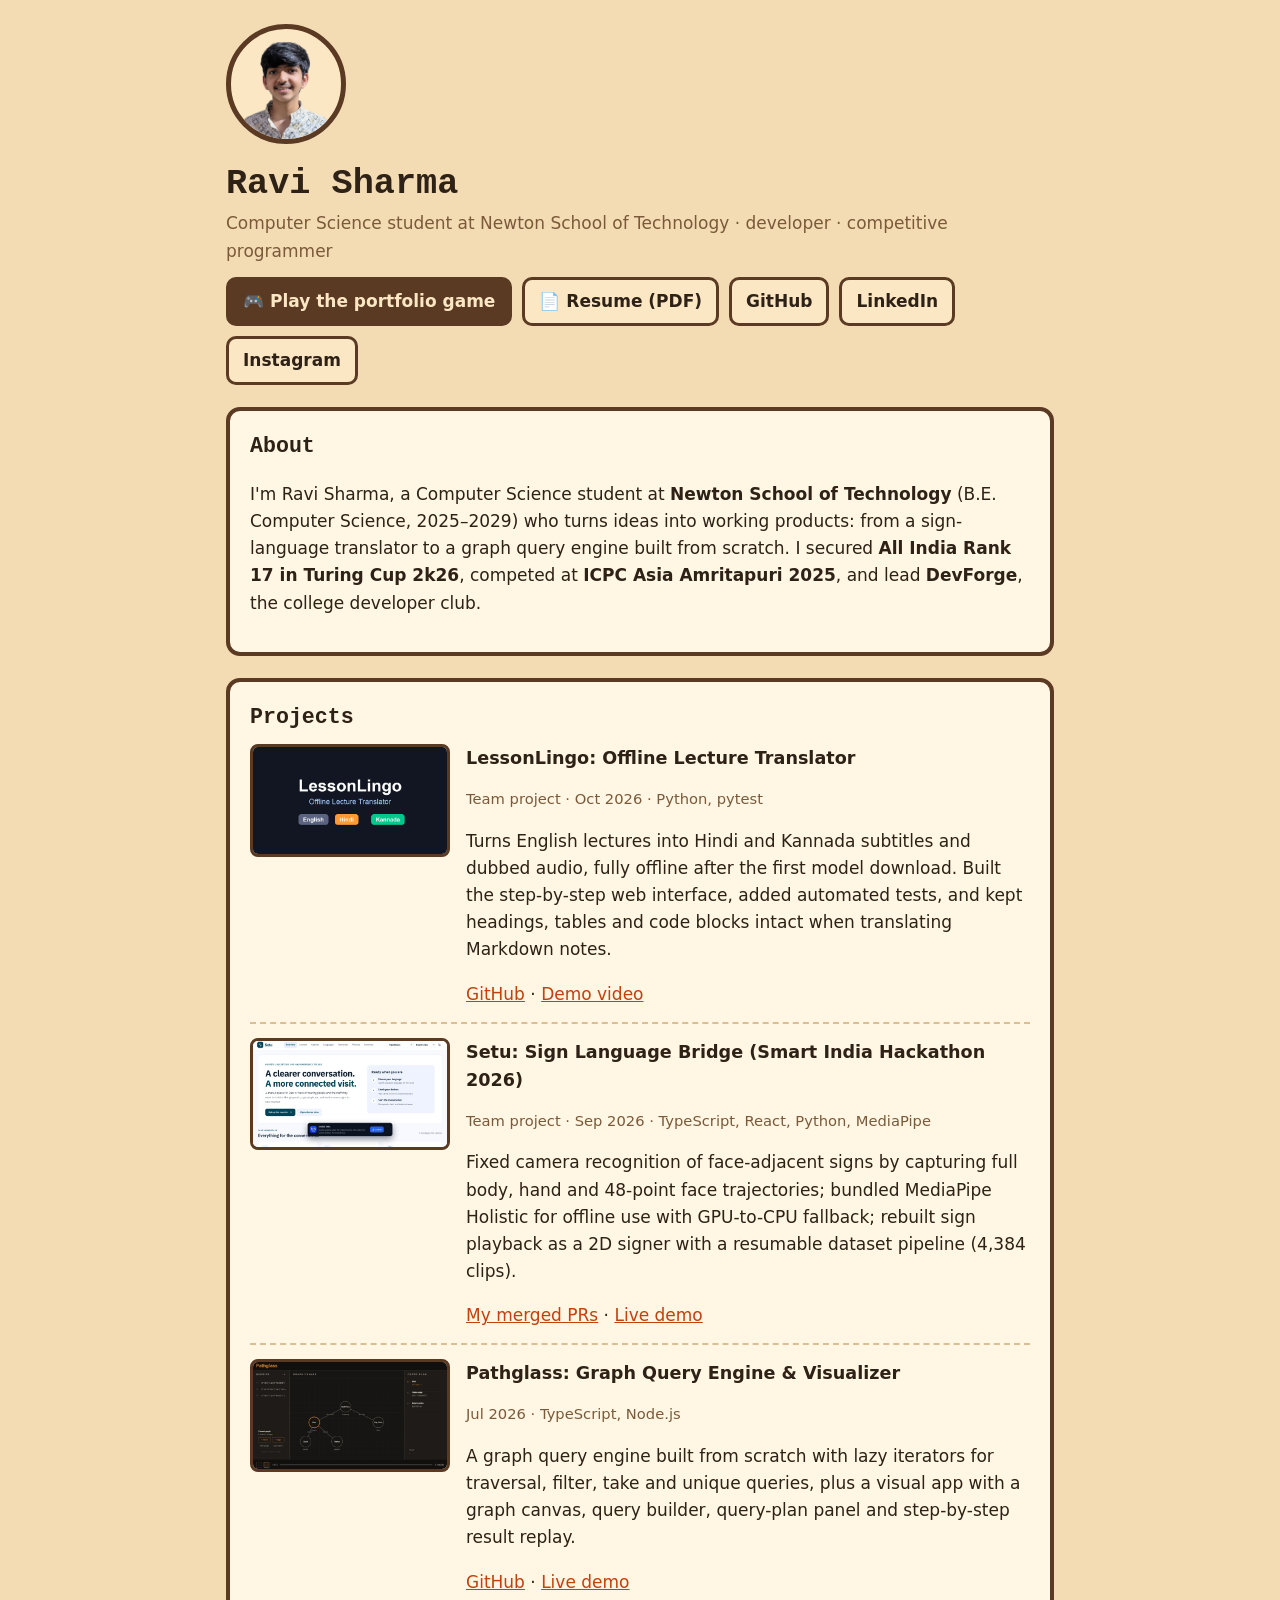
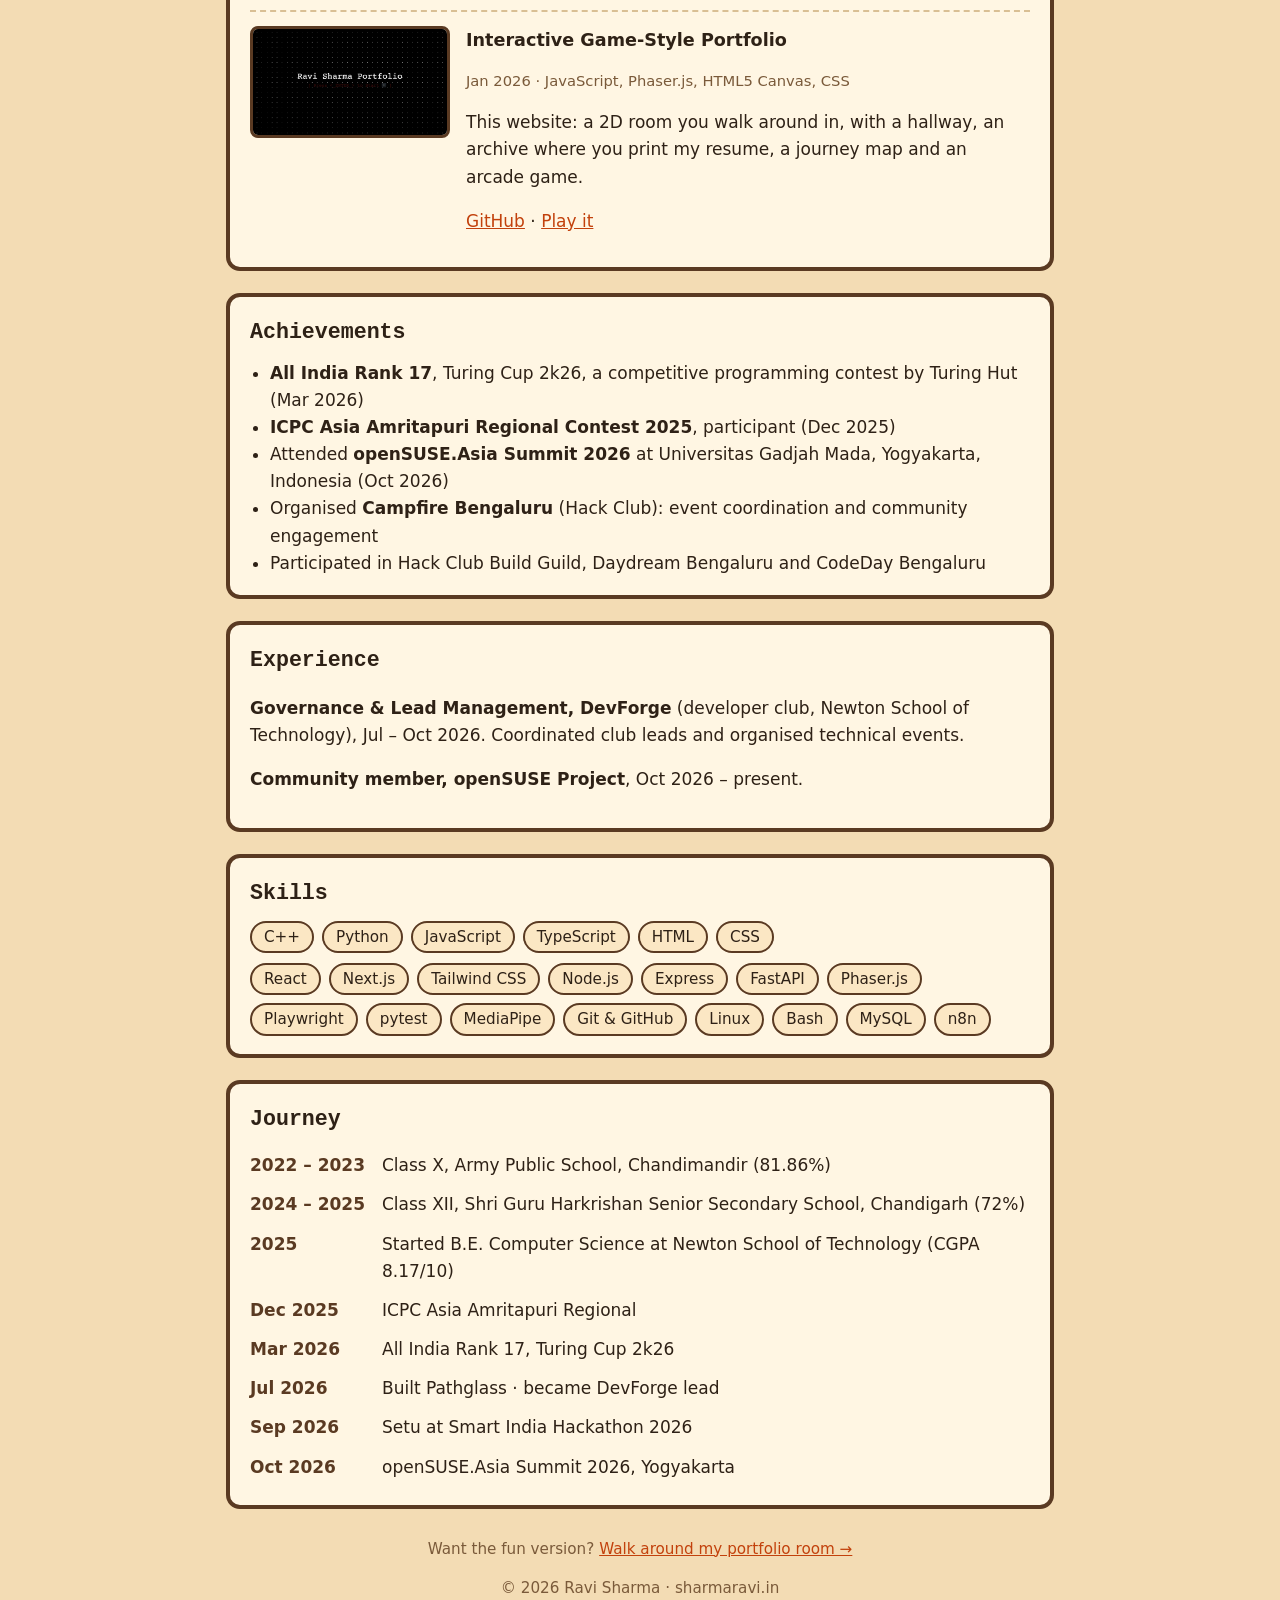
==== about/index.html @ 17b01df2 "SEO, touch-friendly projects, doorway prompts and 15x lighter images SEO - Real title/description wi" ====
<!DOCTYPE html>
<html lang="en">
<head>
  <meta charset="UTF-8">
  <meta name="viewport" content="width=device-width, initial-scale=1.0">
  <title>About Ravi Sharma | Projects, Achievements &amp; Skills</title>
  <meta name="description" content="Ravi Sharma is a Computer Science student at Newton School of Technology (2025–2029). Projects: LessonLingo, Setu (SIH 2026), Pathglass. All India Rank 17 in Turing Cup 2k26, ICPC Asia Amritapuri 2025, openSUSE.Asia Summit 2026.">
  <meta name="author" content="Ravi Sharma">
  <link rel="canonical" href="https://www.sharmaravi.in/about/">
  <meta name="theme-color" content="#5a3a22">
  <link rel="icon" type="image/png" sizes="64x64" href="/favicon.png">
  <link rel="apple-touch-icon" href="/apple-touch-icon.png">
  <meta property="og:type" content="profile">
  <meta property="og:site_name" content="Ravi Sharma">
  <meta property="og:title" content="About Ravi Sharma">
  <meta property="og:description" content="CS student at Newton School of Technology. Projects, achievements, skills and the journey so far.">
  <meta property="og:url" content="https://www.sharmaravi.in/about/">
  <meta property="og:image" content="https://www.sharmaravi.in/assets/og-image.jpg">
  <meta name="twitter:card" content="summary_large_image">
  <script type="application/ld+json">
  {
    "@context": "https://schema.org",
    "@type": "ProfilePage",
    "url": "https://www.sharmaravi.in/about/",
    "mainEntity": {
      "@type": "Person",
      "@id": "https://www.sharmaravi.in/#ravi",
      "name": "Ravi Sharma",
      "url": "https://www.sharmaravi.in/",
      "jobTitle": "Software Developer",
      "affiliation": { "@type": "CollegeOrUniversity", "name": "Newton School of Technology" },
      "sameAs": [
        "https://github.com/ravisharma-09",
        "https://www.linkedin.com/in/ravi-sharma-10b1a1384/",
        "https://www.instagram.com/ravi._who_/"
      ]
    }
  }
  </script>
  <style>
    :root {
      --cream: #fbe7c4; --paper: #fff6e3; --brown: #5a3a22; --wood: #b0703a;
      --ink: #2e2116; --muted: #7a5a3a; --accent: #c2410c; --bg: #f3dcb4;
    }
    * { box-sizing: border-box; }
    body {
      margin: 0; background: var(--bg); color: var(--ink);
      font: 17px/1.6 system-ui, -apple-system, "Segoe UI", Roboto, sans-serif;
    }
    a { color: var(--accent); }
    .wrap { max-width: 860px; margin: 0 auto; padding: 24px 16px 64px; }
    header.top { display: flex; gap: 20px; align-items: center; flex-wrap: wrap; }
    header.top img { width: 120px; height: 120px; object-fit: cover; object-position: top; border-radius: 50%; border: 5px solid var(--brown); background: var(--cream); }
    h1 { font-family: "Courier New", monospace; font-size: 2.2rem; margin: 0; line-height: 1.15; }
    .tag { color: var(--muted); margin: 6px 0 0; }
    .links { display: flex; gap: 10px; flex-wrap: wrap; margin-top: 12px; }
    .btn {
      display: inline-block; padding: 8px 14px; border: 3px solid var(--brown); border-radius: 10px;
      background: var(--cream); color: var(--ink); text-decoration: none; font-weight: 600;
    }
    .btn.primary { background: var(--brown); color: var(--cream); }
    section { background: var(--paper); border: 4px solid var(--brown); border-radius: 14px; padding: 18px 20px; margin-top: 22px; }
    h2 { font-family: "Courier New", monospace; margin: 0 0 10px; font-size: 1.35rem; }
    h3 { margin: 0; font-size: 1.1rem; }
    .project { display: grid; grid-template-columns: 200px 1fr; gap: 16px; padding: 14px 0; border-top: 2px dashed #d9bf94; }
    .project:first-of-type { border-top: 0; padding-top: 0; }
    .project img { width: 100%; aspect-ratio: 16/9; object-fit: cover; border: 3px solid var(--brown); border-radius: 8px; }
    .meta { color: var(--muted); font-size: 0.92rem; }
    ul { margin: 6px 0 0; padding-left: 20px; }
    .chips { display: flex; flex-wrap: wrap; gap: 8px; list-style: none; padding: 0; }
    .chips li { background: var(--cream); border: 2px solid var(--brown); border-radius: 999px; padding: 2px 12px; font-size: 0.95rem; }
    .timeline { list-style: none; padding: 0; margin: 0; }
    .timeline li { display: grid; grid-template-columns: 120px 1fr; gap: 12px; padding: 6px 0; }
    .timeline b { color: var(--brown); }
    footer { margin-top: 28px; text-align: center; color: var(--muted); font-size: 0.95rem; }
    @media (max-width: 600px) {
      h1 { font-size: 1.7rem; }
      .project { grid-template-columns: 1fr; }
      .timeline li { grid-template-columns: 1fr; gap: 0; }
    }
  </style>
</head>
<body>
<div class="wrap">
  <header class="top">
    <img src="/assets/profile.webp" alt="Photo of Ravi Sharma" width="120" height="120">
    <div>
      <h1>Ravi Sharma</h1>
      <p class="tag">Computer Science student at Newton School of Technology · developer · competitive programmer</p>
      <div class="links">
        <a class="btn primary" href="/">🎮 Play the portfolio game</a>
        <a class="btn" href="/assets/Ravi_Sharma_Resume.pdf">📄 Resume (PDF)</a>
        <a class="btn" href="https://github.com/ravisharma-09" rel="me">GitHub</a>
        <a class="btn" href="https://www.linkedin.com/in/ravi-sharma-10b1a1384/" rel="me">LinkedIn</a>
        <a class="btn" href="https://www.instagram.com/ravi._who_/" rel="me">Instagram</a>
      </div>
    </div>
  </header>

  <section>
    <h2>About</h2>
    <p>I'm Ravi Sharma, a Computer Science student at <b>Newton School of Technology</b> (B.E. Computer Science, 2025–2029) who turns ideas into working products: from a sign-language translator to a graph query engine built from scratch. I secured <b>All India Rank 17 in Turing Cup 2k26</b>, competed at <b>ICPC Asia Amritapuri 2025</b>, and lead <b>DevForge</b>, the college developer club.</p>
  </section>

  <section>
    <h2>Projects</h2>
    <article class="project">
      <img src="/assets/projects/lessonlingo.webp" alt="LessonLingo offline lecture translator" loading="lazy">
      <div>
        <h3>LessonLingo: Offline Lecture Translator</h3>
        <p class="meta">Team project · Oct 2026 · Python, pytest</p>
        <p>Turns English lectures into Hindi and Kannada subtitles and dubbed audio, fully offline after the first model download. Built the step-by-step web interface, added automated tests, and kept headings, tables and code blocks intact when translating Markdown notes.</p>
        <a href="https://github.com/ravisharma-09/lessonlingo">GitHub</a> · <a href="https://drive.google.com/file/d/19TnHx-6KQ2JV6Vs3LsIcdvp8Ti9OcrRN/view?usp=sharing">Demo video</a>
      </div>
    </article>
    <article class="project">
      <img src="/assets/projects/setu.webp" alt="Setu sign language bridge" loading="lazy">
      <div>
        <h3>Setu: Sign Language Bridge (Smart India Hackathon 2026)</h3>
        <p class="meta">Team project · Sep 2026 · TypeScript, React, Python, MediaPipe</p>
        <p>Fixed camera recognition of face-adjacent signs by capturing full body, hand and 48-point face trajectories; bundled MediaPipe Holistic for offline use with GPU-to-CPU fallback; rebuilt sign playback as a 2D signer with a resumable dataset pipeline (4,384 clips).</p>
        <a href="https://github.com/geetxnshgoyal/sih/pulls?q=is:pr+author:ravisharma-09+is:merged">My merged PRs</a> · <a href="https://sih.geetanshgoyal.in/">Live demo</a>
      </div>
    </article>
    <article class="project">
      <img src="/assets/projects/pathglass.webp" alt="Pathglass graph query engine visualizer" loading="lazy">
      <div>
        <h3>Pathglass: Graph Query Engine &amp; Visualizer</h3>
        <p class="meta">Jul 2026 · TypeScript, Node.js</p>
        <p>A graph query engine built from scratch with lazy iterators for traversal, filter, take and unique queries, plus a visual app with a graph canvas, query builder, query-plan panel and step-by-step result replay.</p>
        <a href="https://github.com/ravisharma-09/Pathglass">GitHub</a> · <a href="https://pathglass-ten.vercel.app/">Live demo</a>
      </div>
    </article>
    <article class="project">
      <img src="/assets/projects/portfolio.webp" alt="Ravi Sharma's game-style portfolio" loading="lazy">
      <div>
        <h3>Interactive Game-Style Portfolio</h3>
        <p class="meta">Jan 2026 · JavaScript, Phaser.js, HTML5 Canvas, CSS</p>
        <p>This website: a 2D room you walk around in, with a hallway, an archive where you print my resume, a journey map and an arcade game.</p>
        <a href="https://github.com/ravisharma-09/Portfolio-Ravi">GitHub</a> · <a href="/">Play it</a>
      </div>
    </article>
  </section>

  <section>
    <h2>Achievements</h2>
    <ul>
      <li><b>All India Rank 17</b>, Turing Cup 2k26, a competitive programming contest by Turing Hut (Mar 2026)</li>
      <li><b>ICPC Asia Amritapuri Regional Contest 2025</b>, participant (Dec 2025)</li>
      <li>Attended <b>openSUSE.Asia Summit 2026</b> at Universitas Gadjah Mada, Yogyakarta, Indonesia (Oct 2026)</li>
      <li>Organised <b>Campfire Bengaluru</b> (Hack Club): event coordination and community engagement</li>
      <li>Participated in Hack Club Build Guild, Daydream Bengaluru and CodeDay Bengaluru</li>
    </ul>
  </section>

  <section>
    <h2>Experience</h2>
    <p><b>Governance &amp; Lead Management, DevForge</b> (developer club, Newton School of Technology), Jul – Oct 2026. Coordinated club leads and organised technical events.</p>
    <p><b>Community member, openSUSE Project</b>, Oct 2026 – present.</p>
  </section>

  <section>
    <h2>Skills</h2>
    <ul class="chips" aria-label="Languages">
      <li>C++</li><li>Python</li><li>JavaScript</li><li>TypeScript</li><li>HTML</li><li>CSS</li>
    </ul>
    <ul class="chips" aria-label="Frameworks and tools" style="margin-top:10px">
      <li>React</li><li>Next.js</li><li>Tailwind CSS</li><li>Node.js</li><li>Express</li><li>FastAPI</li><li>Phaser.js</li>
      <li>Playwright</li><li>pytest</li><li>MediaPipe</li><li>Git &amp; GitHub</li><li>Linux</li><li>Bash</li><li>MySQL</li><li>n8n</li>
    </ul>
  </section>

  <section>
    <h2>Journey</h2>
    <ul class="timeline">
      <li><b>2022 – 2023</b><span>Class X, Army Public School, Chandimandir (81.86%)</span></li>
      <li><b>2024 – 2025</b><span>Class XII, Shri Guru Harkrishan Senior Secondary School, Chandigarh (72%)</span></li>
      <li><b>2025</b><span>Started B.E. Computer Science at Newton School of Technology (CGPA 8.17/10)</span></li>
      <li><b>Dec 2025</b><span>ICPC Asia Amritapuri Regional</span></li>
      <li><b>Mar 2026</b><span>All India Rank 17, Turing Cup 2k26</span></li>
      <li><b>Jul 2026</b><span>Built Pathglass · became DevForge lead</span></li>
      <li><b>Sep 2026</b><span>Setu at Smart India Hackathon 2026</span></li>
      <li><b>Oct 2026</b><span>openSUSE.Asia Summit 2026, Yogyakarta</span></li>
    </ul>
  </section>

  <footer>
    <p>Want the fun version? <a href="/">Walk around my portfolio room →</a></p>
    <p>© 2026 Ravi Sharma · sharmaravi.in</p>
  </footer>
</div>
</body>
</html>
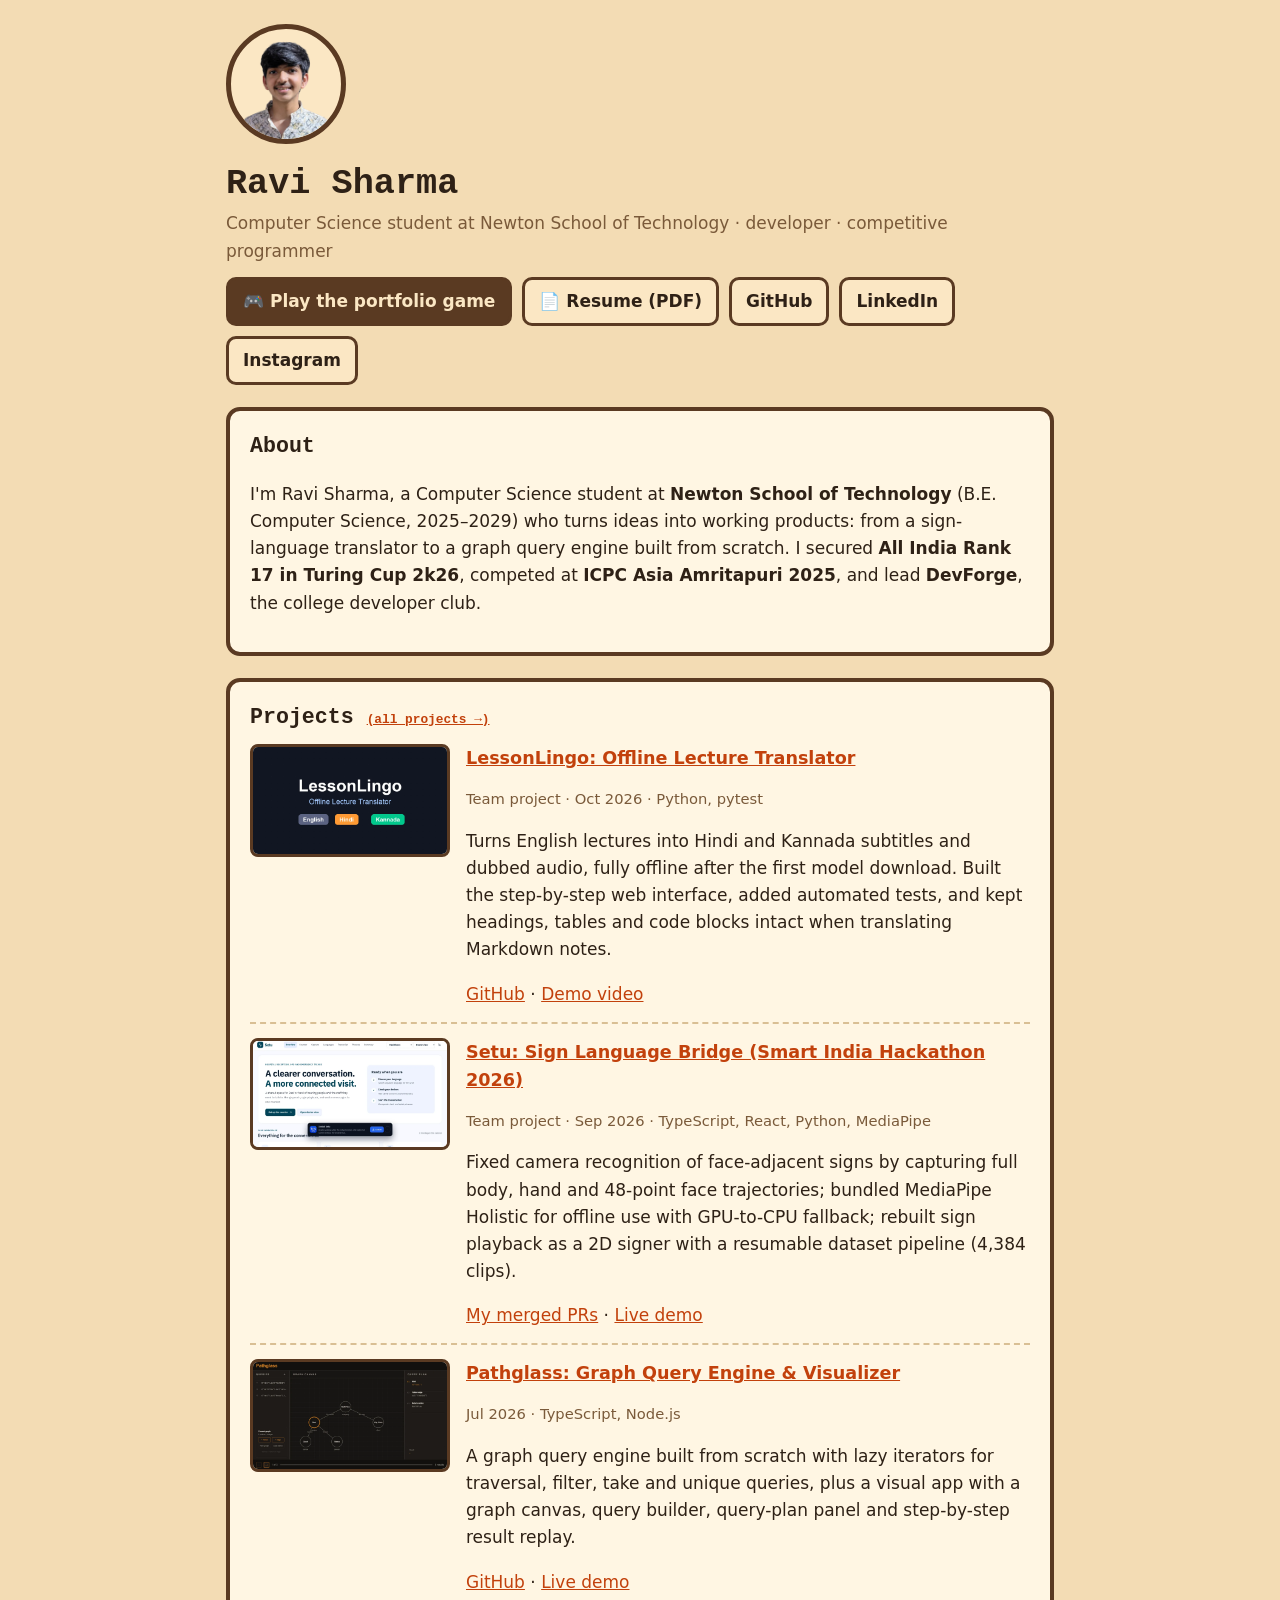
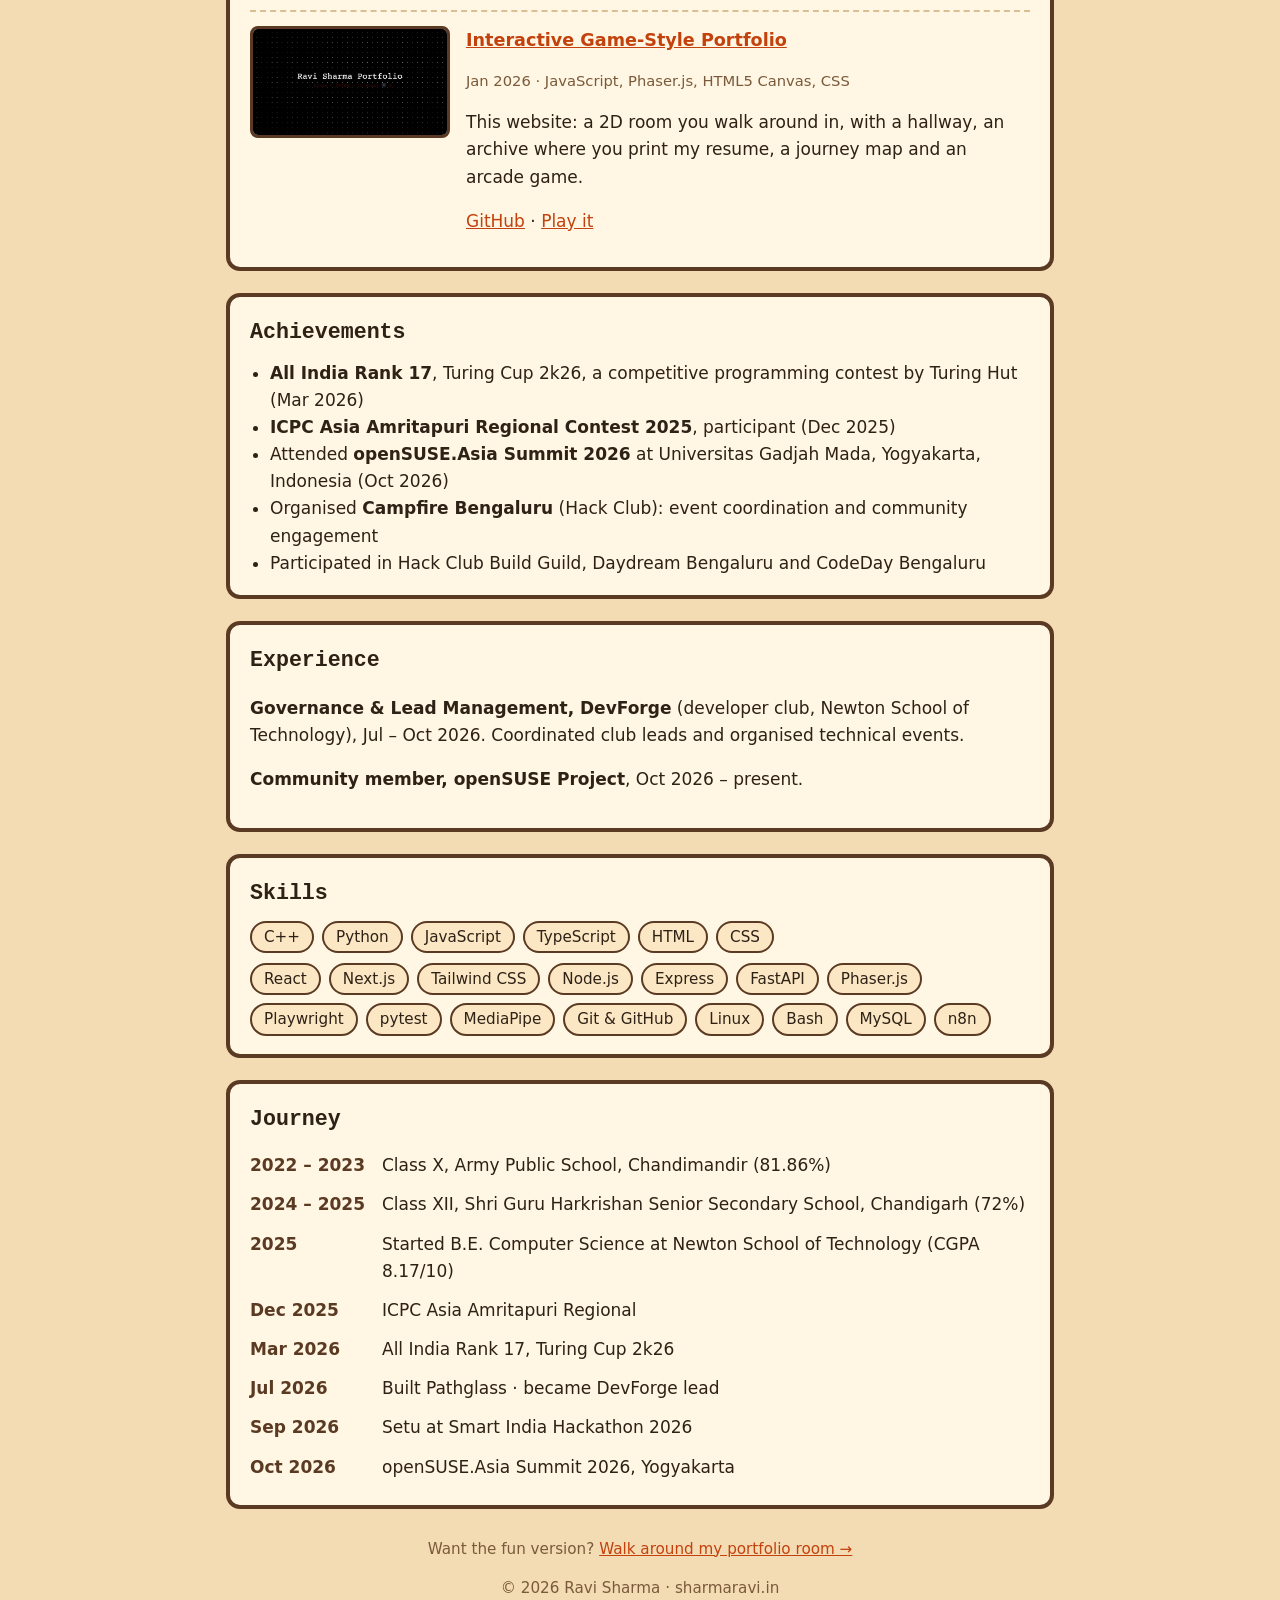
==== commit 7faf7ff6: "SEO around the name: richer Person data, a page per project by Ravi Sharma, projects hub - Person st" ====
--- a/about/index.html
+++ b/about/index.html
@@ -18,24 +18,77 @@
   <meta property="og:image" content="https://www.sharmaravi.in/assets/og-image.jpg">
   <meta name="twitter:card" content="summary_large_image">
   <script type="application/ld+json">
-  {
-    "@context": "https://schema.org",
-    "@type": "ProfilePage",
-    "url": "https://www.sharmaravi.in/about/",
-    "mainEntity": {
-      "@type": "Person",
-      "@id": "https://www.sharmaravi.in/#ravi",
-      "name": "Ravi Sharma",
-      "url": "https://www.sharmaravi.in/",
-      "jobTitle": "Software Developer",
-      "affiliation": { "@type": "CollegeOrUniversity", "name": "Newton School of Technology" },
-      "sameAs": [
-        "https://github.com/ravisharma-09",
-        "https://www.linkedin.com/in/ravi-sharma-10b1a1384/",
-        "https://www.instagram.com/ravi._who_/"
-      ]
-    }
+{
+  "@context": "https://schema.org",
+  "@type": "ProfilePage",
+  "url": "https://www.sharmaravi.in/about/",
+  "name": "About Ravi Sharma",
+  "mainEntity": {
+    "@type": "Person",
+    "@id": "https://www.sharmaravi.in/#ravi",
+    "name": "Ravi Sharma",
+    "givenName": "Ravi",
+    "familyName": "Sharma",
+    "alternateName": [
+      "sharmaravi",
+      "ravisharma-09"
+    ],
+    "url": "https://www.sharmaravi.in/",
+    "image": "https://www.sharmaravi.in/assets/ravi-sharma.webp",
+    "jobTitle": "Software Developer",
+    "description": "Ravi Sharma is a Computer Science student at Newton School of Technology, developer of LessonLingo, Setu (Smart India Hackathon 2026) and Pathglass, and All India Rank 17 in Turing Cup 2k26.",
+    "affiliation": {
+      "@type": "CollegeOrUniversity",
+      "name": "Newton School of Technology"
+    },
+    "alumniOf": [
+      {
+        "@type": "HighSchool",
+        "name": "Shri Guru Harkrishan Senior Secondary School, Chandigarh"
+      },
+      {
+        "@type": "HighSchool",
+        "name": "Army Public School, Chandimandir"
+      }
+    ],
+    "memberOf": [
+      {
+        "@type": "Organization",
+        "name": "DevForge, Newton School of Technology"
+      },
+      {
+        "@type": "Organization",
+        "name": "openSUSE Project"
+      },
+      {
+        "@type": "Organization",
+        "name": "Hack Club"
+      }
+    ],
+    "award": [
+      "All India Rank 17, Turing Cup 2k26",
+      "ICPC Asia Amritapuri Regional 2025 participant"
+    ],
+    "knowsAbout": [
+      "JavaScript",
+      "TypeScript",
+      "Python",
+      "C++",
+      "React",
+      "Next.js",
+      "Node.js",
+      "FastAPI",
+      "Phaser.js",
+      "MediaPipe",
+      "Competitive Programming"
+    ],
+    "sameAs": [
+      "https://github.com/ravisharma-09",
+      "https://www.linkedin.com/in/ravi-sharma-10b1a1384/",
+      "https://www.instagram.com/ravi._who_/"
+    ]
   }
+}
   </script>
   <style>
     :root {
@@ -83,7 +136,7 @@
 <body>
 <div class="wrap">
   <header class="top">
-    <img src="/assets/profile.webp" alt="Photo of Ravi Sharma" width="120" height="120">
+    <img src="/assets/ravi-sharma.webp" alt="Ravi Sharma, developer and CS student at Newton School of Technology" width="120" height="120">
     <div>
       <h1>Ravi Sharma</h1>
       <p class="tag">Computer Science student at Newton School of Technology · developer · competitive programmer</p>
@@ -103,11 +156,11 @@
   </section>
 
   <section>
-    <h2>Projects</h2>
+    <h2>Projects <a href="/projects/" style="font-size:.8rem">(all projects →)</a></h2>
     <article class="project">
       <img src="/assets/projects/lessonlingo.webp" alt="LessonLingo offline lecture translator" loading="lazy">
       <div>
-        <h3>LessonLingo: Offline Lecture Translator</h3>
+        <h3><a href="/projects/lessonlingo/">LessonLingo: Offline Lecture Translator</a></h3>
         <p class="meta">Team project · Oct 2026 · Python, pytest</p>
         <p>Turns English lectures into Hindi and Kannada subtitles and dubbed audio, fully offline after the first model download. Built the step-by-step web interface, added automated tests, and kept headings, tables and code blocks intact when translating Markdown notes.</p>
         <a href="https://github.com/ravisharma-09/lessonlingo">GitHub</a> · <a href="https://drive.google.com/file/d/19TnHx-6KQ2JV6Vs3LsIcdvp8Ti9OcrRN/view?usp=sharing">Demo video</a>
@@ -116,7 +169,7 @@
     <article class="project">
       <img src="/assets/projects/setu.webp" alt="Setu sign language bridge" loading="lazy">
       <div>
-        <h3>Setu: Sign Language Bridge (Smart India Hackathon 2026)</h3>
+        <h3><a href="/projects/setu/">Setu: Sign Language Bridge (Smart India Hackathon 2026)</a></h3>
         <p class="meta">Team project · Sep 2026 · TypeScript, React, Python, MediaPipe</p>
         <p>Fixed camera recognition of face-adjacent signs by capturing full body, hand and 48-point face trajectories; bundled MediaPipe Holistic for offline use with GPU-to-CPU fallback; rebuilt sign playback as a 2D signer with a resumable dataset pipeline (4,384 clips).</p>
         <a href="https://github.com/geetxnshgoyal/sih/pulls?q=is:pr+author:ravisharma-09+is:merged">My merged PRs</a> · <a href="https://sih.geetanshgoyal.in/">Live demo</a>
@@ -125,7 +178,7 @@
     <article class="project">
       <img src="/assets/projects/pathglass.webp" alt="Pathglass graph query engine visualizer" loading="lazy">
       <div>
-        <h3>Pathglass: Graph Query Engine &amp; Visualizer</h3>
+        <h3><a href="/projects/pathglass/">Pathglass: Graph Query Engine &amp; Visualizer</a></h3>
         <p class="meta">Jul 2026 · TypeScript, Node.js</p>
         <p>A graph query engine built from scratch with lazy iterators for traversal, filter, take and unique queries, plus a visual app with a graph canvas, query builder, query-plan panel and step-by-step result replay.</p>
         <a href="https://github.com/ravisharma-09/Pathglass">GitHub</a> · <a href="https://pathglass-ten.vercel.app/">Live demo</a>
@@ -134,7 +187,7 @@
     <article class="project">
       <img src="/assets/projects/portfolio.webp" alt="Ravi Sharma's game-style portfolio" loading="lazy">
       <div>
-        <h3>Interactive Game-Style Portfolio</h3>
+        <h3><a href="/projects/game-portfolio/">Interactive Game-Style Portfolio</a></h3>
         <p class="meta">Jan 2026 · JavaScript, Phaser.js, HTML5 Canvas, CSS</p>
         <p>This website: a 2D room you walk around in, with a hallway, an archive where you print my resume, a journey map and an arcade game.</p>
         <a href="https://github.com/ravisharma-09/Portfolio-Ravi">GitHub</a> · <a href="/">Play it</a>
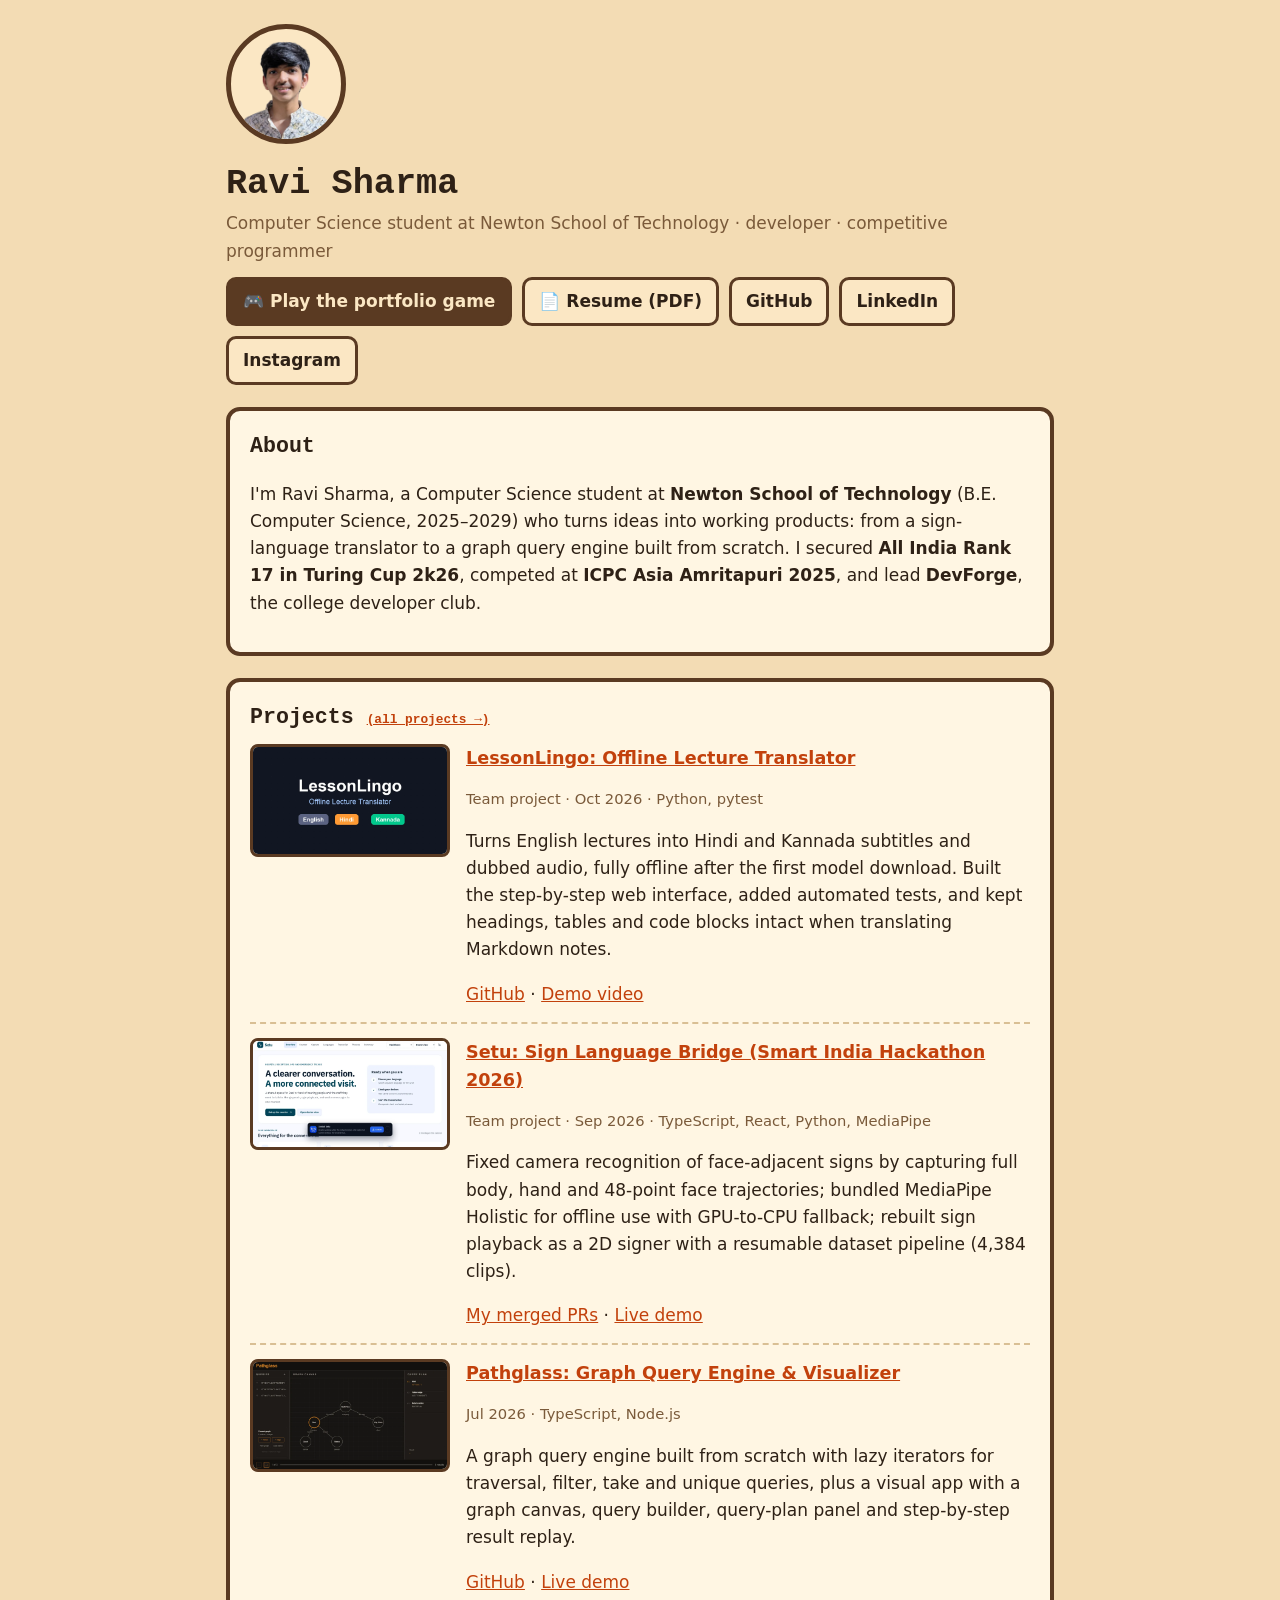
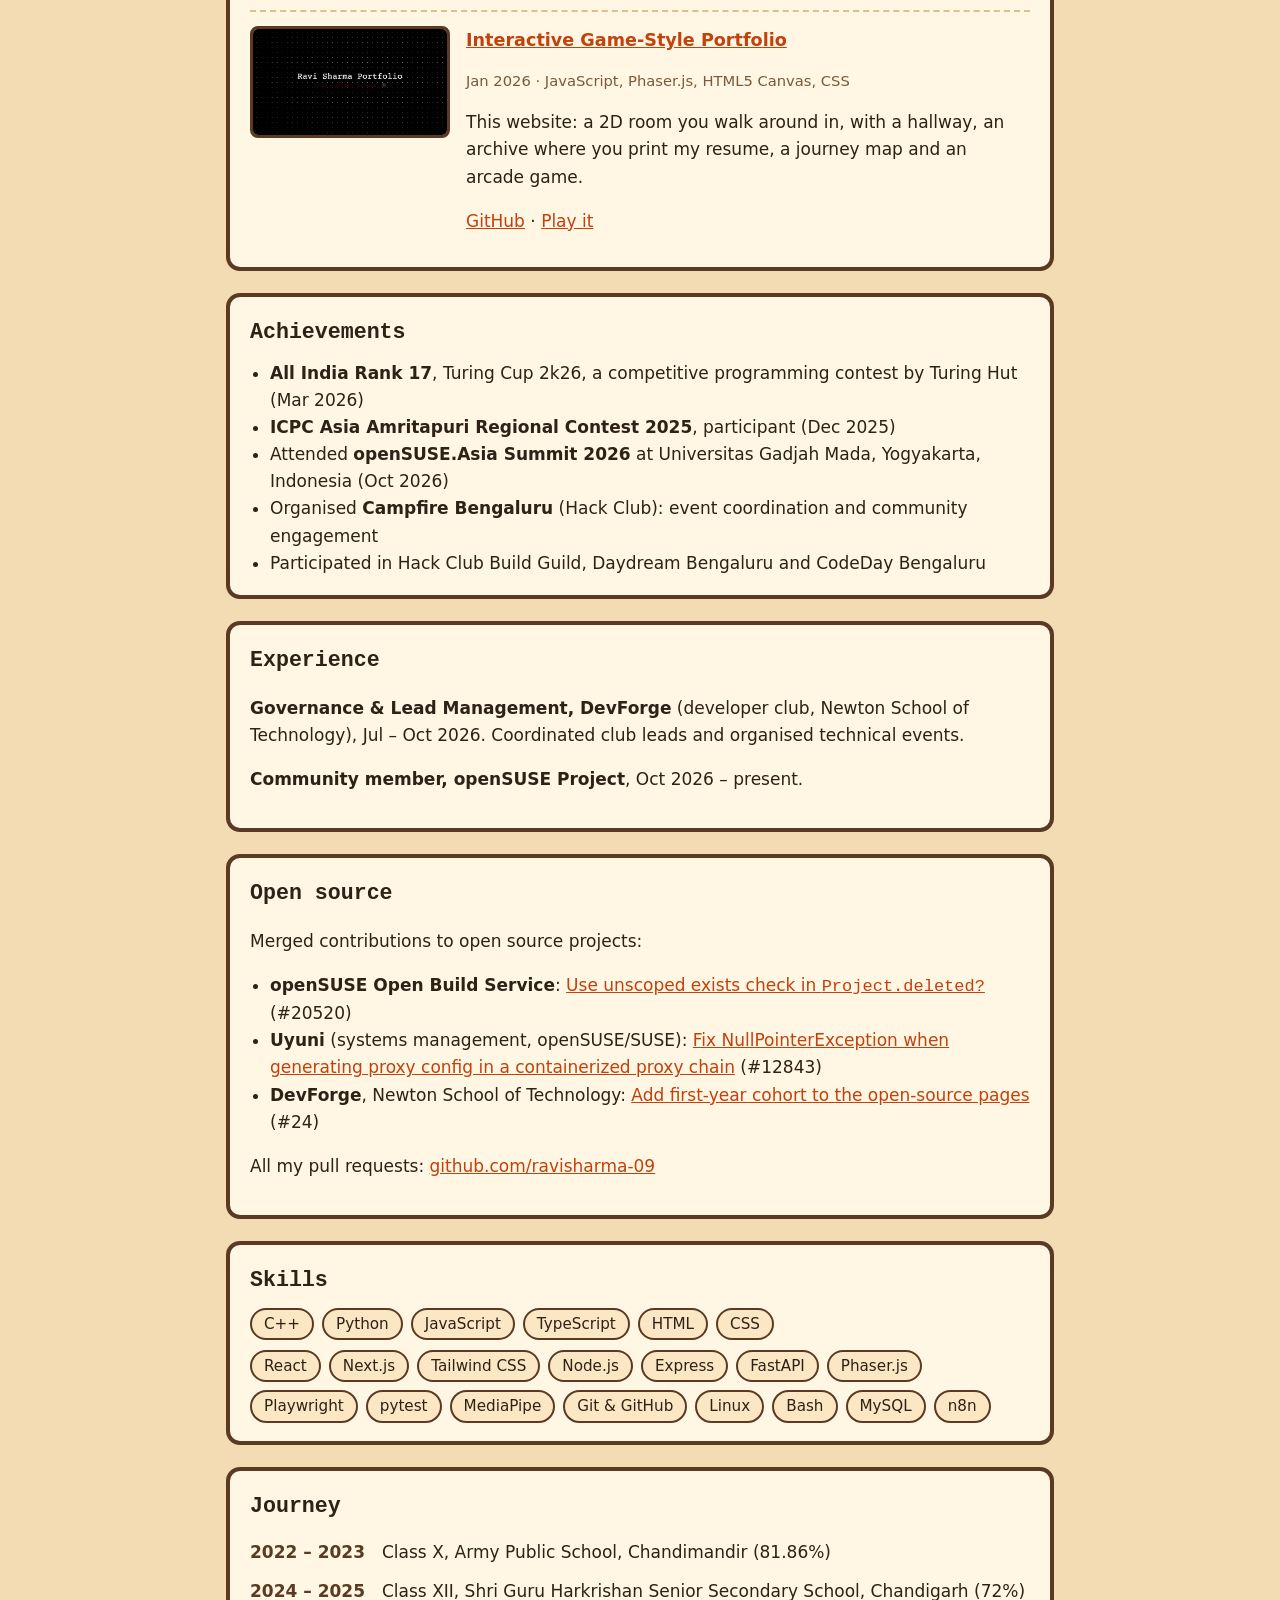
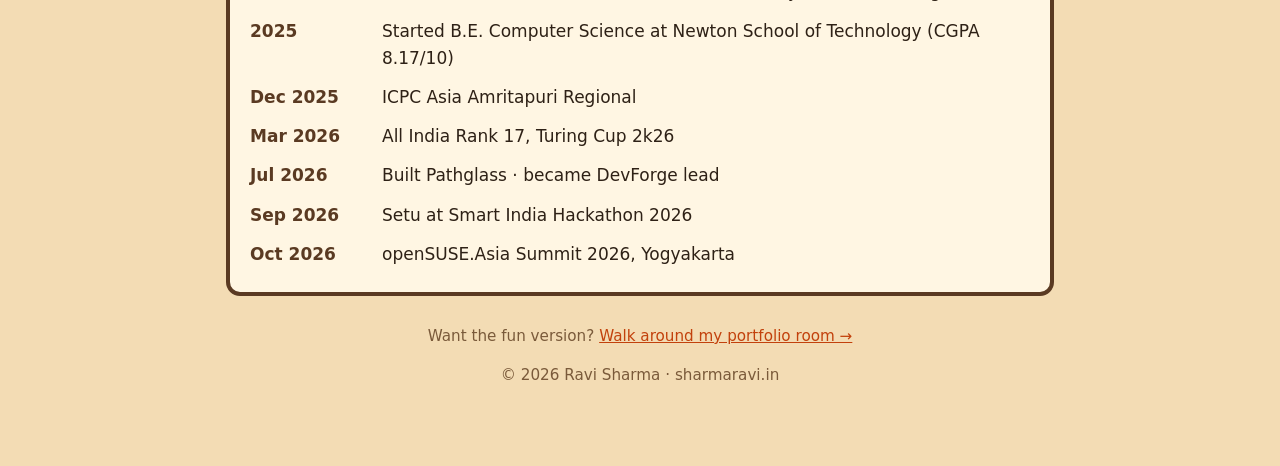
==== commit 5221fecd: "Readable intro under the game and an open source section The homepage showed search engines almost n" ====
--- a/about/index.html
+++ b/about/index.html
@@ -36,7 +36,7 @@
     "url": "https://www.sharmaravi.in/",
     "image": "https://www.sharmaravi.in/assets/ravi-sharma.webp",
     "jobTitle": "Software Developer",
-    "description": "Ravi Sharma is a Computer Science student at Newton School of Technology, developer of LessonLingo, Setu (Smart India Hackathon 2026) and Pathglass, and All India Rank 17 in Turing Cup 2k26.",
+    "description": "Ravi Sharma is a Computer Science student at Newton School of Technology, developer of LessonLingo, Setu (Smart India Hackathon 2026) and Pathglass, open source contributor to the openSUSE Open Build Service and Uyuni, and All India Rank 17 in Turing Cup 2k26.",
     "affiliation": {
       "@type": "CollegeOrUniversity",
       "name": "Newton School of Technology"
@@ -213,6 +213,17 @@
   </section>
 
   <section>
+    <h2>Open source</h2>
+    <p>Merged contributions to open source projects:</p>
+    <ul>
+      <li><b>openSUSE Open Build Service</b>: <a href="https://github.com/openSUSE/open-build-service/pull/20520">Use unscoped exists check in <code>Project.deleted?</code></a> (#20520)</li>
+      <li><b>Uyuni</b> (systems management, openSUSE/SUSE): <a href="https://github.com/uyuni-project/uyuni/pull/12843">Fix NullPointerException when generating proxy config in a containerized proxy chain</a> (#12843)</li>
+      <li><b>DevForge</b>, Newton School of Technology: <a href="https://github.com/NST-DEVFORGE/DevForge/pull/24">Add first-year cohort to the open-source pages</a> (#24)</li>
+    </ul>
+    <p>All my pull requests: <a href="https://github.com/pulls?q=is%3Apr+author%3Aravisharma-09+is%3Apublic">github.com/ravisharma-09</a></p>
+  </section>
+
+  <section>
     <h2>Skills</h2>
     <ul class="chips" aria-label="Languages">
       <li>C++</li><li>Python</li><li>JavaScript</li><li>TypeScript</li><li>HTML</li><li>CSS</li>
